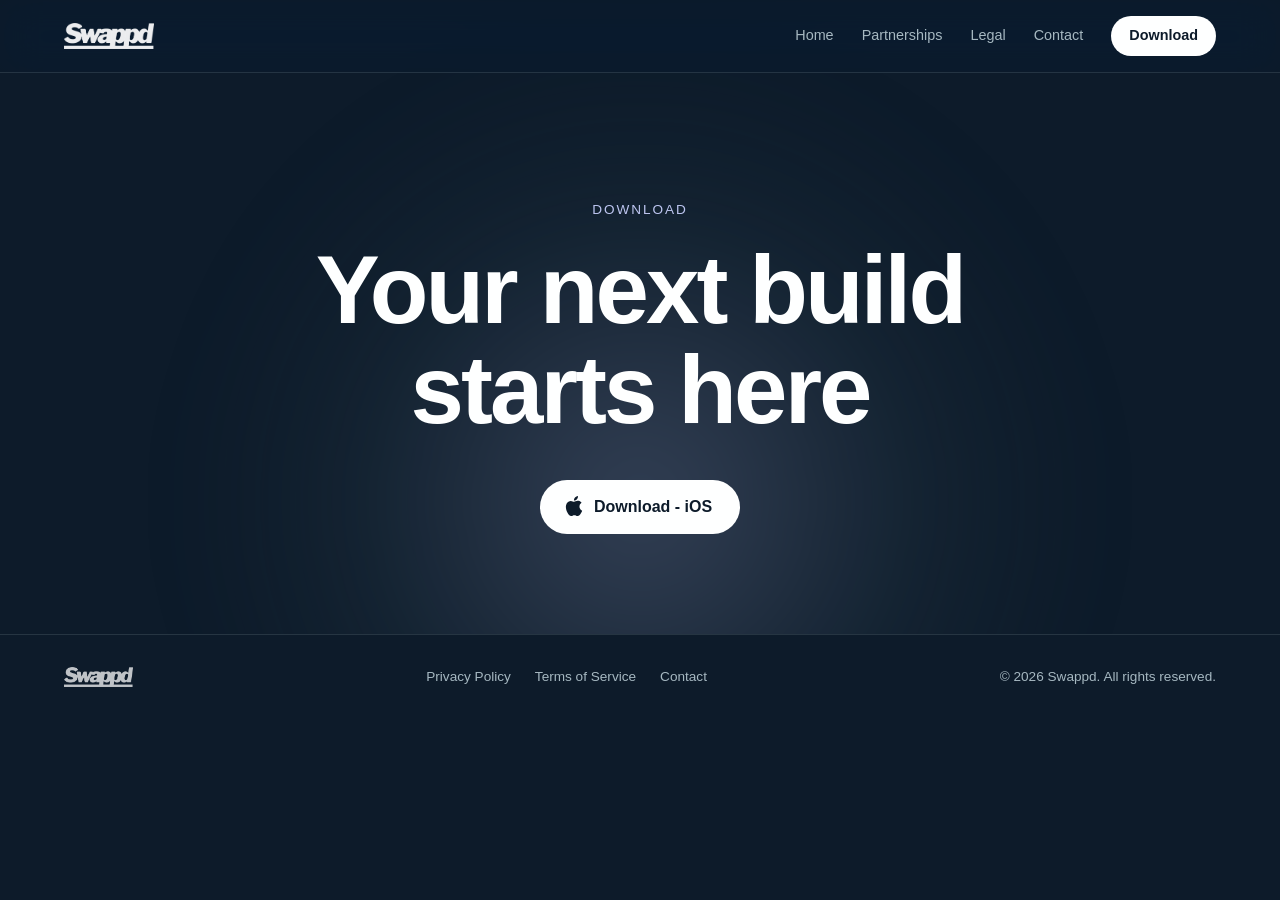
==== download/index.html @ 33e18cb2 "fixing webpage and setup for github pages" ====
<!doctype html>
<html lang="en">
<head>
  <meta charset="utf-8">
  <meta name="viewport" content="width=device-width, initial-scale=1">
  <title>Swappd - Download</title>
  <meta name="description" content="Download Swappd for iPhone.">
  <meta name="theme-color" content="#0D1B2A">
  <link rel="icon" href="../assets/logo-white.png">
  <link rel="stylesheet" href="../styles.css">
</head>
<body>

  <header class="nav">
    <a href="../index.html" class="nav__brand" aria-label="Swappd home">
      <img src="../assets/logo-white.png" alt="Swappd">
    </a>
    <nav class="nav__links" aria-label="Primary">
      <a href="../index.html">Home</a>
      <a href="../partnerships/index.html">Partnerships</a>
      <a href="../legal/privacy_policy/index.html">Legal</a>
      <a href="../legal/contact-us/index.html">Contact</a>
      <a href="../download/index.html" class="btn btn--small" aria-current="page">Download</a>
    </nav>
  </header>

  <main>
    <section class="page-hero">
      <div class="hero__glow" aria-hidden="true"></div>
      <div class="reveal page-hero__copy">
        <p class="eyebrow">Download</p>
        <h1>Your next build starts here</h1>
        <div class="hero__cta">
          <a href="https://apps.apple.com/us/app/swappd-custom-wheels-kits/id6758308353" class="btn btn--store" rel="noopener"><svg viewBox="0 0 24 24" aria-hidden="true"><path fill="currentColor" d="M12.152 6.896c-.948 0-2.415-1.078-3.96-1.04-2.04.027-3.91 1.183-4.961 3.014-2.117 3.675-.546 9.103 1.519 12.09 1.013 1.454 2.208 3.09 3.792 3.039 1.52-.065 2.09-.987 3.935-.987 1.831 0 2.35.987 3.96.948 1.637-.026 2.676-1.48 3.676-2.948 1.156-1.688 1.636-3.325 1.662-3.415-.039-.013-3.182-1.221-3.22-4.857-.026-3.04 2.48-4.494 2.597-4.559-1.429-2.09-3.623-2.324-4.39-2.376-2-.156-3.675 1.09-4.61 1.09zM15.53 3.83c.843-1.012 1.4-2.427 1.245-3.83-1.207.052-2.662.805-3.532 1.818-.78.896-1.454 2.338-1.273 3.714 1.338.104 2.715-.688 3.559-1.701"/></svg>Download - iOS</a>
        </div>
      </div>
    </section>

  </main>

  <footer class="footer">
    <img src="../assets/logo-white.png" alt="Swappd">
    <nav class="footer__links" aria-label="Legal">
      <a href="../legal/privacy_policy/index.html">Privacy Policy</a>
      <a href="../legal/tos/index.html">Terms of Service</a>
      <a href="../legal/contact-us/index.html">Contact</a>
    </nav>
    <p>&copy; 2026 Swappd. All rights reserved.</p>
  </footer>

  <script src="../main.js"></script>
</body>
</html>
---- styles.css ----
/* Palette pulled from the app's Primary Colors asset catalog */
:root {
  --bg: #0D1B2A;          /* backgroundDarkBlack (dark) */
  --bg-raised: #14283A;
  --slate: #2E424F;       /* backgroundPrimary (dark) */
  --nardo: #A6B8C1;       /* nardoGray */
  --accent: #BDC5F0;      /* backgroundPrimary (default) */
  --text: #FEFFFF;        /* fontPrimary (dark) */
  --text-dim: #A6B8C1;
  --line: rgba(166, 184, 193, 0.16);
  --gutter: clamp(20px, 5vw, 64px);
  --max: 1120px;
  --ease: cubic-bezier(0.22, 1, 0.36, 1);
}

*, *::before, *::after { box-sizing: border-box; }
html { scroll-behavior: smooth; }
body {
  margin: 0;
  background: var(--bg);
  color: var(--text);
  font-family: -apple-system, BlinkMacSystemFont, "SF Pro Display", "Inter", "Helvetica Neue", Arial, sans-serif;
  -webkit-font-smoothing: antialiased;
  line-height: 1.5;
  overflow-x: hidden;
}
img { max-width: 100%; display: block; }
a { color: inherit; text-decoration: none; }

h1, h2, h3 { margin: 0; letter-spacing: -0.03em; line-height: 1.04; font-weight: 700; }
h1 { font-size: clamp(2.8rem, 8vw, 6rem); }
h2 { font-size: clamp(2rem, 5vw, 3.6rem); }
h3 { font-size: clamp(1.8rem, 3.6vw, 2.8rem); }
p { margin: 0; }

.eyebrow {
  font-size: 0.85rem;
  letter-spacing: 0.14em;
  text-transform: uppercase;
  color: var(--accent);
  margin-bottom: 20px;
}
.lede {
  font-size: clamp(1.05rem, 2vw, 1.3rem);
  color: var(--text-dim);
  max-width: 34em;
}

/* Buttons */
.btn {
  display: inline-block;
  padding: 15px 28px;
  border-radius: 999px;
  background: var(--text);
  color: var(--bg);
  font-weight: 600;
  font-size: 1rem;
  transition: transform 0.3s var(--ease), background 0.3s;
}
.btn:hover { transform: translateY(-2px); background: var(--accent); }
.btn--ghost { background: transparent; color: var(--text); box-shadow: inset 0 0 0 1px var(--line); }
.btn--ghost:hover { background: rgba(255, 255, 255, 0.06); }
.btn--small { padding: 9px 18px; font-size: 0.9rem; }

/* Nav */
.nav {
  position: fixed;
  inset: 0 0 auto 0;
  z-index: 10;
  display: flex;
  align-items: center;
  justify-content: space-between;
  padding: 16px var(--gutter);
  background: rgba(13, 27, 42, 0.72);
  backdrop-filter: saturate(180%) blur(20px);
  -webkit-backdrop-filter: saturate(180%) blur(20px);
  border-bottom: 1px solid var(--line);
}
.nav__brand img { height: 26px; width: auto; }
.nav__links { display: flex; align-items: center; gap: 28px; font-size: 0.9rem; color: var(--text-dim); }
.nav__links a:not(.btn):hover { color: var(--text); }
.nav__links .btn { color: var(--bg); }
.nav__links a[aria-current="page"]:not(.btn) { color: var(--text); }

/* Hero */
.hero__glow {
  position: absolute;
  top: 8%;
  left: 50%;
  width: min(900px, 120vw);
  aspect-ratio: 1;
  transform: translateX(-50%);
  background: radial-gradient(circle, rgba(189, 197, 240, 0.22), rgba(46, 66, 79, 0.18) 45%, transparent 70%);
  filter: blur(40px);
  pointer-events: none;
}
.hero__cta { display: flex; flex-wrap: wrap; gap: 14px; margin-top: 40px; }
.hero {
  position: relative;
  min-height: 100vh;
  min-height: 100svh;
  display: flex;
  align-items: center;
  justify-content: flex-end;
  padding: 120px var(--gutter) 80px;
  background:
    linear-gradient(90deg, rgba(13, 27, 42, 0) 25%, rgba(13, 27, 42, 0.6) 52%, rgba(13, 27, 42, 0.92) 78%),
    linear-gradient(180deg, rgba(13, 27, 42, 0.35) 0%, rgba(13, 27, 42, 0) 25%, rgba(13, 27, 42, 0) 75%, var(--bg) 100%),
    url("assets/hero-porsche.jpg") 22% center / cover no-repeat;
}
.hero__copy { width: min(540px, 100%); margin-right: clamp(0px, 4vw, 60px); text-align: left; }
.hero__copy h1 { font-size: clamp(2.8rem, 6vw, 5rem); }
.hero__copy .lede { margin-top: 28px; }

/* Phone frame */
.phone {
  position: relative;
  width: min(300px, 74vw);
  aspect-ratio: 9 / 19.5;
  border-radius: 44px;
  background: linear-gradient(160deg, var(--slate), var(--bg-raised));
  box-shadow:
    0 0 0 8px #050c14,
    0 0 0 9px rgba(166, 184, 193, 0.28),
    0 50px 100px -20px rgba(0, 0, 0, 0.7);
  overflow: hidden;
  display: flex;
  align-items: center;
  justify-content: center;
}
.phone::before { /* dynamic island */
  content: "";
  position: absolute;
  top: 12px;
  left: 50%;
  width: 28%;
  height: 24px;
  transform: translateX(-50%);
  background: #050c14;
  border-radius: 999px;
  z-index: 2;
}
.phone video, .phone img { position: absolute; inset: 0; width: 100%; height: 100%; object-fit: cover; }
.phone__label { font-size: 0.85rem; letter-spacing: 0.04em; color: var(--text-dim); }
.phone:not(.phone--hero):not(.phone--img):not(.has-video)::after { /* play glyph placeholder */
  content: "";
  position: absolute;
  top: 50%; left: 50%;
  width: 64px; height: 64px;
  margin: -64px 0 0 -32px;
  border-radius: 50%;
  background: rgba(255, 255, 255, 0.08)
    url("data:image/svg+xml,%3Csvg xmlns='http://www.w3.org/2000/svg' viewBox='0 0 24 24' fill='%23FEFFFF'%3E%3Cpath d='M9 7l9 5-9 5z'/%3E%3C/svg%3E") center / 28px no-repeat;
  box-shadow: inset 0 0 0 1px var(--line);
}
.phone:not(.phone--hero):not(.phone--img):not(.has-video) .phone__label { margin-top: 56px; }

/* Statement */
.statement {
  padding: 140px var(--gutter) 100px;
  text-align: center;
  max-width: 980px;
  margin: 0 auto;
  font-size: clamp(1.8rem, 4.6vw, 3.4rem);
  font-weight: 700;
  letter-spacing: -0.03em;
  line-height: 1.12;
}
.statement span { color: var(--nardo); }

/* How it works */
.how { padding: 0 var(--gutter) 80px; max-width: var(--max); margin: 0 auto; }
.how__head { text-align: center; margin-bottom: 56px; }
.step {
  display: grid;
  grid-template-columns: 1fr 1fr;
  align-items: center;
  gap: clamp(32px, 8vw, 120px);
  padding: 36px 0;
}
.step__num { display: block; font-size: 0.9rem; letter-spacing: 0.14em; color: var(--accent); margin-bottom: 20px; }
.step__copy p { margin-top: 22px; font-size: clamp(1.05rem, 1.8vw, 1.25rem); color: var(--text-dim); max-width: 26em; }
.step__media { display: flex; justify-content: center; }

/* left-aligned: text left, video right. right-aligned: swap sides and align text right */
.step--left .step__copy { grid-column: 1; text-align: left; }
.step--left .step__media { grid-column: 2; }
.step--right .step__copy { grid-column: 2; grid-row: 1; text-align: right; justify-self: end; }
.step--right .step__copy p { margin-left: auto; }
.step--right .step__media { grid-column: 1; grid-row: 1; }

/* stagger: step 2 rises so its frame overlaps step 1's, phones pulled toward the centre */
.step--left .step__media { justify-content: flex-start; }
.step--right .step__media { justify-content: flex-end; position: relative; z-index: 1; }
.step--right { margin-top: -220px; }
.step--left .step__copy { position: relative; top: -90px; }

/* Custom finishes */
.finishes { padding: 50px var(--gutter); background: linear-gradient(180deg, transparent, rgba(46, 66, 79, 0.28) 50%, transparent); }
.finishes__inner {
  max-width: var(--max); margin: 0 auto;
  display: grid; grid-template-columns: 1fr 1fr; align-items: center;
  gap: clamp(32px, 8vw, 120px);
}
.finishes__media { display: flex; justify-content: center; }
.finishes__media--pair { gap: clamp(14px, 2.4vw, 28px); align-items: flex-start; }
.finishes__media--pair .phone { width: min(230px, 40vw); border-radius: 36px; box-shadow: 0 0 0 6px #050c14, 0 0 0 7px rgba(166, 184, 193, 0.28), 0 40px 80px -20px rgba(0, 0, 0, 0.7); }
.finishes__media--pair .phone::before { height: 20px; top: 10px; }
.phone--img { aspect-ratio: 9 / 19.5; }
.phone--img img { object-fit: contain; background: var(--bg); }
.finishes__media--pair .phone + .phone { margin-top: 64px; }
.finishes__copy .lede { margin-top: 24px; }

/* Inner pages */
.page-hero { position: relative; padding: 200px var(--gutter) 100px; text-align: center; overflow: hidden; }
.page-hero__copy { position: relative; max-width: 820px; margin: 0 auto; display: flex; flex-direction: column; align-items: center; }
.page-hero__copy .lede { margin-top: 28px; }
.fine { margin-top: 18px; font-size: 0.85rem; color: var(--text-dim); }
.reqs { padding: 40px var(--gutter) 160px; }
.reqs__grid { max-width: var(--max); margin: 0 auto; display: grid; grid-template-columns: repeat(3, 1fr); gap: 24px; }
.reqs__grid > div { padding: 32px; border-radius: 24px; background: var(--bg-raised); box-shadow: inset 0 0 0 1px var(--line); }
.reqs__grid h3 { font-size: 1.4rem; }
.reqs__grid p { margin-top: 12px; color: var(--text-dim); }

.pricing { padding: 0 var(--gutter) 140px; }
.pricing__list { max-width: 1160px; margin: 0 auto; display: flex; flex-direction: column; gap: 16px; }
.tier {
  position: relative; display: grid; grid-template-columns: minmax(0, 1fr) minmax(0, 1.15fr); align-items: center;
  gap: clamp(28px, 5vw, 72px);
  padding: 48px 0;
}
.tier__head { display: flex; align-items: center; justify-content: space-between; gap: 8px; min-height: 28px; }
.tier__pill { padding: 5px 12px; border-radius: 999px; font-size: 0.72rem; letter-spacing: 0.1em; text-transform: uppercase; color: var(--text-dim); background: rgba(255, 255, 255, 0.05); box-shadow: inset 0 0 0 1px var(--line); }
.tier__badge { padding: 5px 12px; border-radius: 999px; font-size: 0.72rem; font-weight: 600; letter-spacing: 0.06em; text-transform: uppercase; color: var(--bg); background: var(--accent); }
.tier h3 { margin-top: 14px; font-size: clamp(1.5rem, 2.4vw, 1.9rem); letter-spacing: -0.015em; line-height: 1.2; font-weight: 600; }
.tier__desc { margin-top: 14px; color: var(--text-dim); font-size: 1rem; }
.tier__list { list-style: none; margin: 0; padding: 0 0 0 clamp(28px, 4vw, 56px); border-left: 1px solid var(--line); display: flex; flex-direction: column; gap: 14px; }
.tier__list li { display: flex; gap: 12px; align-items: flex-start; font-size: 0.92rem; line-height: 1.4; }
.tier__list svg { flex: none; width: 18px; height: 18px; padding: 3px; margin-top: 1px; border-radius: 50%; color: var(--accent); background: rgba(189, 197, 240, 0.14); }
.pricing__cta { text-align: center; margin-top: 120px; }
.pricing__cta .lede { margin: 20px auto 36px; }

/* Download */
.download {
  position: relative;
  padding: 160px var(--gutter);
  text-align: center;
  background: radial-gradient(ellipse at 50% 100%, rgba(189, 197, 240, 0.16), transparent 60%);
  border-top: 1px solid var(--line);
}
.download .lede { margin: 20px auto 40px; }

/* Footer */
.footer {
  display: flex;
  align-items: center;
  justify-content: space-between;
  gap: 16px;
  flex-wrap: wrap;
  padding: 32px var(--gutter);
  border-top: 1px solid var(--line);
  font-size: 0.85rem;
  color: var(--text-dim);
}
.footer img { height: 20px; width: auto; opacity: 0.8; }

/* Scroll reveal */
.reveal { opacity: 0; transform: translateY(40px); transition: opacity 1s var(--ease), transform 1s var(--ease); }
.reveal.is-in { opacity: 1; transform: none; }
.step__media.reveal { transition-delay: 0.12s; }

@media (max-width: 760px) {
  .nav__links { gap: 18px; }
  .step { grid-template-columns: 1fr; gap: 36px; padding: 36px 0; }
  .step--right { margin-top: 0; }
  .step--left .step__copy { top: 0; }
  .step--left .step__media, .step--right .step__media { justify-content: center; }
  .step .step__copy, .step .step__media { grid-column: 1 !important; grid-row: auto !important; text-align: left !important; justify-self: stretch !important; }
  .step--right .step__copy p { margin-left: 0; }
  .how__head { margin-bottom: 32px; }
  .finishes__inner { grid-template-columns: 1fr; }
  .finishes__media { order: 2; }
  .reqs__grid { grid-template-columns: 1fr; }
  .tier { grid-template-columns: 1fr; gap: 28px; padding: 32px 24px; }
  .tier__list { padding: 24px 0 0; border-left: 0; border-top: 1px solid var(--line); }
  .page-hero { padding-top: 150px; }
  .statement { padding: 100px var(--gutter) 70px; }
  .hero {
    align-items: flex-end; justify-content: flex-start; padding-top: 38vh;
    background:
      linear-gradient(180deg, rgba(13, 27, 42, 0.3) 0%, rgba(13, 27, 42, 0) 20%, rgba(13, 27, 42, 0.55) 45%, var(--bg) 70%),
      url("assets/hero-porsche.jpg") 30% top / auto 62vh no-repeat, var(--bg);
  }
  .hero__copy { margin-right: 0; }
  .footer { flex-direction: column; gap: 14px; }
}

@media (prefers-reduced-motion: reduce) {
  html { scroll-behavior: auto; }
  .reveal { opacity: 1; transform: none; transition: none; }
  .btn { transition: none; }
}


/* Waitlist */
.sr-only { position: absolute; width: 1px; height: 1px; overflow: hidden; clip: rect(0 0 0 0); white-space: nowrap; }
.waitlist { padding: 0 var(--gutter) 140px; }
.waitlist__card {
  max-width: 760px; margin: 0 auto; padding: 56px 40px; text-align: center;
  border-radius: 28px; background: linear-gradient(170deg, #1d3248, var(--bg-raised));
  box-shadow: inset 0 0 0 1px rgba(189, 197, 240, 0.28);
  display: flex; flex-direction: column; align-items: center;
}
.waitlist__card .lede { margin-top: 18px; }
.waitlist__form { display: flex; gap: 12px; width: 100%; max-width: 480px; margin-top: 36px; }
.waitlist__form input {
  flex: 1; min-width: 0; padding: 15px 22px; border-radius: 999px; border: 0;
  background: rgba(255, 255, 255, 0.06); color: var(--text); font: inherit; font-size: 1rem;
  box-shadow: inset 0 0 0 1px var(--line);
}
.waitlist__form input::placeholder { color: var(--text-dim); }
.waitlist__form input:focus { outline: 2px solid var(--accent); outline-offset: 2px; }
.waitlist__form .btn { border: 0; cursor: pointer; font-family: inherit; white-space: nowrap; }
@media (max-width: 560px) {
  .waitlist__card { padding: 40px 24px; }
  .waitlist__form { flex-direction: column; }
}

/* Partnerships hero: photo with text overlay, text on the right */
.page-hero--image {
  min-height: 85vh; min-height: 85svh;
  display: flex; align-items: center; justify-content: flex-end;
  padding: 120px var(--gutter) 80px; text-align: left;
  background:
    linear-gradient(90deg, rgba(13, 27, 42, 0) 28%, rgba(13, 27, 42, 0.62) 55%, rgba(13, 27, 42, 0.93) 80%),
    linear-gradient(180deg, rgba(13, 27, 42, 0.4) 0%, rgba(13, 27, 42, 0) 25%, rgba(13, 27, 42, 0) 70%, var(--bg) 100%),
    url("assets/partnerships-hero-web.jpg") 20% 40% / cover no-repeat;
}
.page-hero--image .page-hero__copy { width: min(540px, 100%); margin: 0 clamp(0px, 4vw, 60px) 0 0; align-items: flex-start; }
.page-hero--image h1 { font-size: clamp(2.6rem, 5.4vw, 4.4rem); }
@media (max-width: 760px) {
  .page-hero--image {
    align-items: flex-end; justify-content: flex-start; padding-top: 38vh;
    background:
      linear-gradient(180deg, rgba(13, 27, 42, 0.3) 0%, rgba(13, 27, 42, 0) 20%, rgba(13, 27, 42, 0.55) 45%, var(--bg) 70%),
      url("assets/partnerships-hero-web.jpg") 30% top / auto 62vh no-repeat, var(--bg);
  }
  .page-hero--image .page-hero__copy { margin: 0; }
}

/* Tiers with an image: text and checklist stacked on one side, image on the other */
.tier--media { grid-template-columns: minmax(0, 1fr) minmax(0, 1fr); align-items: stretch; }
.tier--media .tier__body { display: flex; flex-direction: column; justify-content: center; gap: 32px; }
.tier--media .tier__list { padding: 28px 0 0; border-left: 0; border-top: 1px solid var(--line); }
.tier__media { display: flex; align-items: center; justify-content: center; }
.tier__media img { width: 100%; height: auto; display: block; border-radius: 18px; box-shadow: 0 30px 60px -24px rgba(0, 0, 0, 0.7), 0 0 0 1px var(--line); }
.tier__media--tall { align-items: flex-start; }
.tier__media--tall img {
  height: 560px; object-fit: cover; object-position: top;
  -webkit-mask-image: linear-gradient(180deg, #000 70%, transparent);
  mask-image: linear-gradient(180deg, #000 70%, transparent);
  box-shadow: 0 0 0 1px var(--line);
}
.tier--flip .tier__media { order: -1; }
@media (max-width: 760px) {
  .tier--media { grid-template-columns: 1fr; }
  .tier--flip .tier__media { order: 0; }
  .tier__media--tall img { height: 380px; }
}

/* Small numbered headers, matching the home page steps */
.tier__num { display: block; font-size: 0.9rem; letter-spacing: 0.14em; text-transform: uppercase; color: var(--accent); }
.tier__num span { margin-left: 12px; color: var(--text-dim); letter-spacing: 0.1em; }
.tier__num span::before { content: "\00B7"; margin-right: 12px; }

/* Cardless tiers: give the image the bigger share of the row */
.tier--media { grid-template-columns: minmax(0, 0.8fr) minmax(0, 1.2fr); }
.tier--media.tier--flip { grid-template-columns: minmax(0, 1.2fr) minmax(0, 0.8fr); }
.tier--media .tier__body { gap: 28px; }
@media (max-width: 760px) {
  .tier { padding: 36px 0; }
  .tier--media, .tier--media.tier--flip { grid-template-columns: 1fr; }
}

/* Dividers between tiers */
.tier + .tier { border-top: 1px solid var(--line); }

/* Section header above the tiers */
.pricing__head { max-width: 760px; margin: 0 auto; padding: 40px 0 24px; text-align: center; display: flex; flex-direction: column; align-items: center; }
.pricing__head .lede { margin-top: 22px; }

/* Storefront tier: two full app screens side by side */
.tier__media--pair { gap: clamp(14px, 2.4vw, 28px); align-items: flex-start; }
.tier__media--pair .phone { width: min(250px, 42%); border-radius: 36px; box-shadow: 0 0 0 6px #050c14, 0 0 0 7px rgba(166, 184, 193, 0.28), 0 40px 80px -20px rgba(0, 0, 0, 0.7); }
.tier__media--pair .phone + .phone { margin-top: 64px; }
.phone--full::before { display: none; }
.phone--full { aspect-ratio: auto; display: block; }
.phone--full img { position: static; height: auto; object-fit: fill; display: block; background: none; }
@media (max-width: 760px) { .tier__media--pair .phone { width: min(200px, 44%); } }

/* "Ideal for" line under each tier's checklist */
.tier__ideal { font-size: 0.95rem; line-height: 1.5; color: var(--text-dim); }
.tier__ideal strong { color: var(--accent); font-weight: 600; text-decoration: underline; text-underline-offset: 3px; text-decoration-thickness: 1px; }

/* Footer legal links */
.footer__links { display: flex; gap: 24px; }
.footer__links a:hover { color: var(--text); }

/* Legal pages */
.legal h1 { font-size: clamp(2.2rem, 5vw, 3.4rem); }
.legal__updated { margin-top: 14px; color: var(--text-dim); font-size: 0.95rem; }
.legal__body { margin-top: 48px; color: var(--text-dim); font-size: 1.05rem; line-height: 1.75; }
.legal__body h2 { margin: 48px 0 14px; font-size: 1.5rem; letter-spacing: -0.02em; color: var(--text); }
.legal__body h3 { margin: 32px 0 10px; font-size: 1.15rem; letter-spacing: -0.01em; color: var(--text); }
.legal__body p + p, .legal__body ul, .legal__body ol { margin-top: 16px; }
.legal__body ul, .legal__body ol { padding-left: 1.4em; }
.legal__body li + li { margin-top: 8px; }
.legal__body a { color: var(--accent); text-decoration: underline; text-underline-offset: 3px; }
.legal__todo { padding: 20px 24px; border-radius: 16px; border: 1px dashed var(--line); }

/* Waitlist consent */
.waitlist__consent { margin-top: 16px; font-size: 0.85rem; color: var(--text-dim); }
.waitlist__consent a { text-decoration: underline; text-underline-offset: 3px; }
.waitlist__consent a:hover { color: var(--text); }

/* Narrow phones: the logo already links home, so drop "Home" to keep the header on one line */
@media (max-width: 560px) {
  .nav { padding-left: 16px; padding-right: 16px; }
  .nav__links { gap: 12px; font-size: 0.85rem; }
  .nav__links a[href$="index.html"]:not(.btn),
  .nav__links a[href*="legal/privacy_policy"] { display: none; } /* logo links home; Legal stays in the footer */
}

/* Imported policy text */
.legal__body p, .legal__body ul, .legal__body ol { margin-top: 16px; }
.legal__body h2 + p, .legal__body h2 + ul, .legal__body h3 + p, .legal__body h3 + ul { margin-top: 0; }
.legal__body strong { color: var(--text); font-weight: 600; }
.legal__section { scroll-margin-top: 100px; }
.legal__section:first-of-type h2 { margin-top: 0; }
.legal__toc { padding: 28px 32px; border-radius: 20px; background: var(--bg-raised); box-shadow: inset 0 0 0 1px var(--line); }
.legal__toc h2 { margin: 0 0 14px; font-size: 1.1rem; }
.legal__toc ol { margin: 0; padding-left: 1.4em; columns: 2; column-gap: 40px; font-size: 0.95rem; line-height: 1.5; }
.legal__toc li { break-inside: avoid; margin-top: 6px; }
.legal__toc a { color: var(--text-dim); text-decoration: none; }
.legal__toc a:hover { color: var(--accent); }
.legal__contact { margin-top: 18px; padding: 20px 24px; border-radius: 16px; background: rgba(255, 255, 255, 0.04); box-shadow: inset 0 0 0 1px var(--line); }
.legal__contact p { margin-top: 6px; }
.legal__contact p:first-child { margin-top: 0; }
@media (max-width: 760px) { .legal__toc ol { columns: 1; } }

/* Legal layout: sticky sidebar (documents + sections) beside the text */
.legal { max-width: 1120px; margin: 0 auto; padding: 140px var(--gutter) 120px; display: grid; grid-template-columns: 250px minmax(0, 1fr); gap: 72px; align-items: start; }
.legal__main { max-width: 720px; min-width: 0; }
.legal__side { position: sticky; top: 100px; max-height: calc(100vh - 120px); overflow-y: auto; padding-right: 8px; scrollbar-width: thin; }
.legal__side ul, .legal__side ol { list-style: none; margin: 0; padding: 0; }
.legal__side-label { margin-bottom: 18px; font-size: 0.75rem; letter-spacing: 0.14em; text-transform: uppercase; color: var(--accent); }
.legal__doc { display: block; padding: 8px 0; font-size: 1rem; font-weight: 600; color: var(--text-dim); transition: color 0.2s; }
.legal__doc:hover { color: var(--text); }
.legal__doc[aria-current="page"] { color: var(--text); }
.legal__sections { margin: 6px 0 18px 4px; border-left: 1px solid var(--line); }
.legal__sections a { display: block; margin-left: -1px; padding: 5px 0 5px 14px; border-left: 1px solid transparent; font-size: 0.85rem; line-height: 1.4; color: var(--text-dim); transition: color 0.2s, border-color 0.2s; }
.legal__sections a:hover { color: var(--text); }
.legal__sections a.is-active { color: var(--accent); border-left-color: var(--accent); }
.legal__toc { display: none; }
.legal__side .legal__sections { counter-reset: sec; }
@media (max-width: 960px) {
  .legal { grid-template-columns: 1fr; gap: 32px; padding-top: 120px; }
  .legal__side { position: static; max-height: none; overflow: visible; }
  .legal__side-label, .legal__sections { display: none; }
  .legal__side ul { display: flex; gap: 24px; border-bottom: 1px solid var(--line); }
  .legal__doc { padding: 10px 0; margin-bottom: -1px; border-bottom: 2px solid transparent; }
  .legal__doc[aria-current="page"] { border-bottom-color: var(--accent); }
  .legal__toc { display: block; }
}

/* Contact page */
.contact { max-width: 640px; margin: 0 auto; padding: 150px var(--gutter) 120px; }
.contact__head { text-align: center; margin-bottom: 48px; display: flex; flex-direction: column; align-items: center; }
.contact__head .lede { margin-top: 18px; }
.contact__card { padding: 36px; border-radius: 28px; background: var(--bg-raised); box-shadow: inset 0 0 0 1px var(--line); }
.field { display: flex; flex-direction: column; gap: 8px; margin-bottom: 20px; }
.field label { font-size: 0.85rem; font-weight: 500; color: var(--text-dim); }
.field input, .field select, .field textarea {
  width: 100%; padding: 14px 16px; border: 0; border-radius: 14px; font: inherit; font-size: 1rem; color: var(--text);
  background: rgba(255, 255, 255, 0.05); box-shadow: inset 0 0 0 1px var(--line);
}
.field select { appearance: none; background-image: url("data:image/svg+xml,%3Csvg xmlns='http://www.w3.org/2000/svg' viewBox='0 0 20 20' fill='none' stroke='%23A6B8C1' stroke-width='2' stroke-linecap='round' stroke-linejoin='round'%3E%3Cpath d='M5 8l5 5 5-5'/%3E%3C/svg%3E"); background-repeat: no-repeat; background-position: right 14px center; background-size: 18px; padding-right: 44px; }
.field select option { background: var(--bg-raised); color: var(--text); }
.field textarea { min-height: 140px; resize: vertical; }
.field input::placeholder, .field textarea::placeholder { color: rgba(166, 184, 193, 0.6); }
.field input:focus, .field select:focus, .field textarea:focus { outline: 2px solid var(--accent); outline-offset: 2px; }
.field-grid { display: grid; grid-template-columns: 1fr 1fr; gap: 16px; }
.parts-request-fields, .wheel-details { display: none; }
.parts-request-fields.is-visible, .wheel-details.is-visible { display: block; }
.parts-request-fields { margin-bottom: 4px; padding: 20px 20px 4px; border-radius: 18px; background: rgba(255, 255, 255, 0.03); box-shadow: inset 0 0 0 1px var(--line); }
.parts-request-title { margin-bottom: 16px; font-size: 0.75rem; letter-spacing: 0.12em; text-transform: uppercase; color: var(--accent); }
#support-submit { width: 100%; margin-top: 8px; border: 0; cursor: pointer; font-family: inherit; }
#support-submit:disabled { opacity: 0.7; cursor: default; transform: none; }
.contact__backup { margin-top: 24px; text-align: center; font-size: 0.9rem; color: var(--text-dim); }
.contact__backup a { color: var(--text); text-decoration: underline; text-underline-offset: 3px; }
@media (max-width: 560px) { .contact__card { padding: 24px 20px; } .field-grid { grid-template-columns: 1fr; gap: 0; } }
.contact__head h1 { font-size: clamp(2.4rem, 5vw, 3.6rem); }

.pricing__cta { display: flex; flex-direction: column; align-items: center; }

/* App Store button with Apple logo */
.btn--store { display: inline-flex; align-items: center; gap: 10px; padding-left: 24px; }
.btn--store svg { width: 20px; height: 20px; margin-top: -2px; }

/* Android waitlist: no card, a divider separates it from the download hero */
.waitlist__card { background: none; box-shadow: none; border-radius: 0; padding: 72px 0 0; border-top: 1px solid var(--line); }
@media (max-width: 560px) { .waitlist__card { padding: 56px 0 0; } }

/* a little more room between each checklist and its "Ideal for" line */
.tier__ideal { margin-top: 16px; }
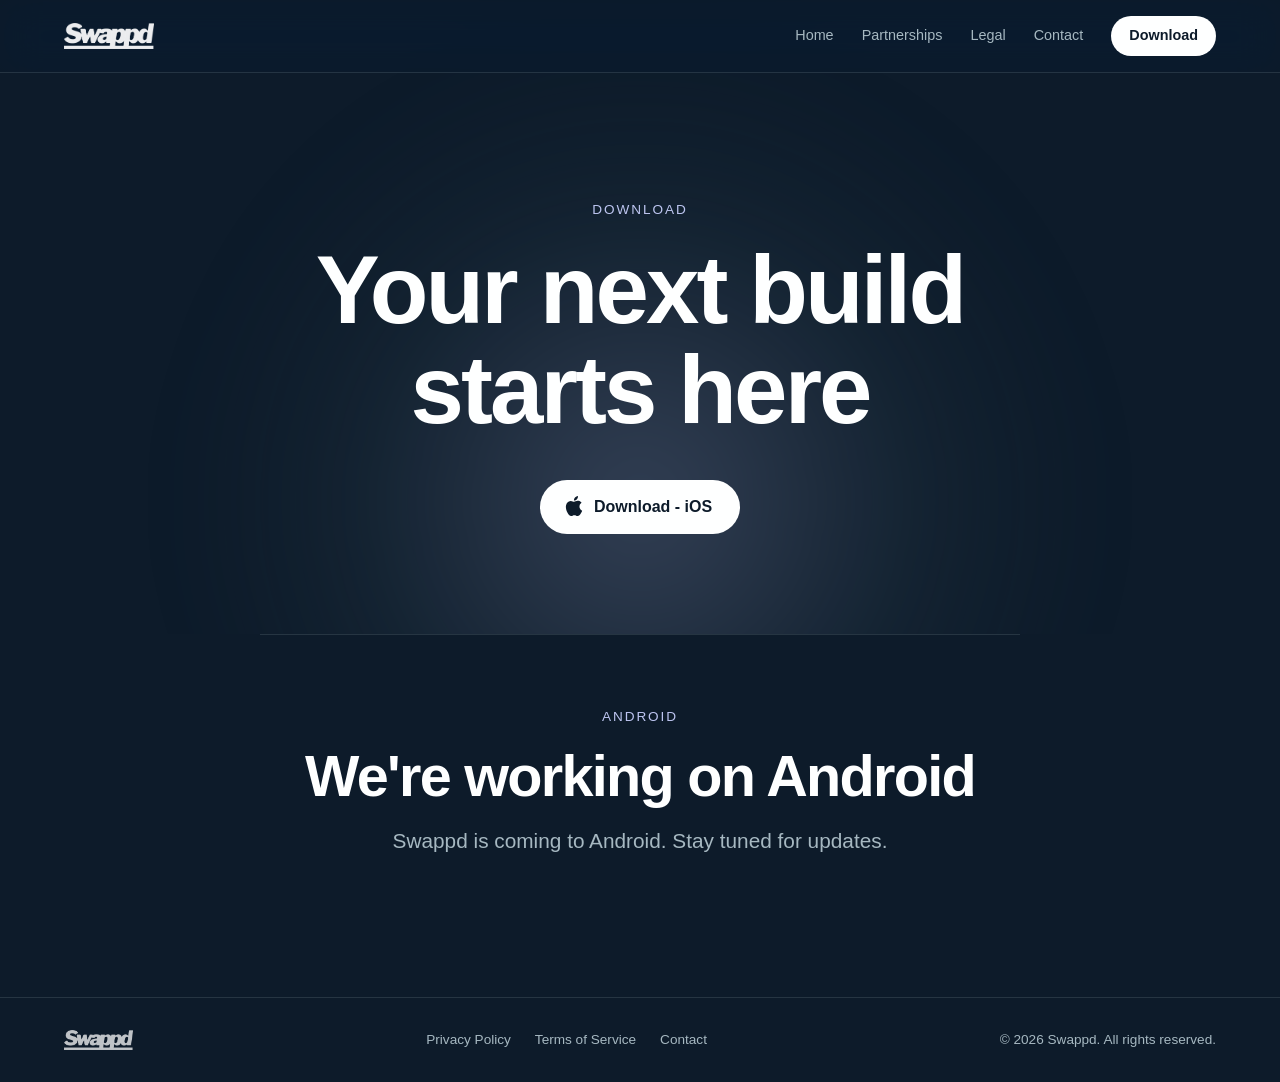
==== commit f759a530: "working on android section in download" ====
--- a/download/index.html
+++ b/download/index.html
@@ -36,6 +36,14 @@
       </div>
     </section>
 
+    <section class="waitlist">
+      <div class="waitlist__card reveal">
+        <p class="eyebrow">Android</p>
+        <h2>We're working on Android</h2>
+        <p class="lede">Swappd is coming to Android. Stay tuned for updates.</p>
+      </div>
+    </section>
+
   </main>
 
   <footer class="footer">
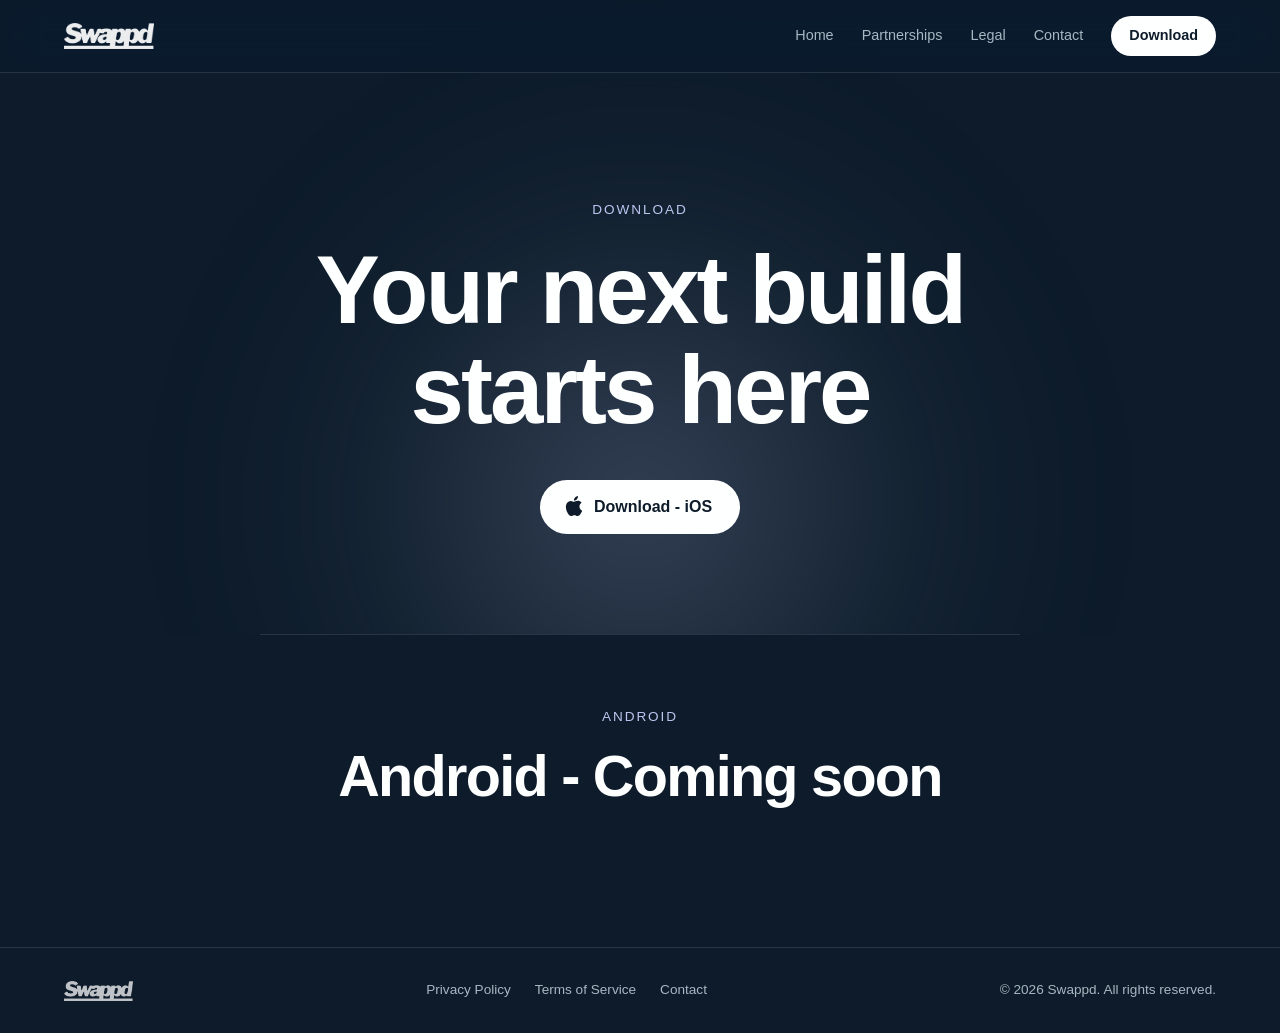
==== commit 2890d151: "minor copy tweak for android download" ====
--- a/download/index.html
+++ b/download/index.html
@@ -39,8 +39,7 @@
     <section class="waitlist">
       <div class="waitlist__card reveal">
         <p class="eyebrow">Android</p>
-        <h2>We're working on Android</h2>
-        <p class="lede">Swappd is coming to Android. Stay tuned for updates.</p>
+        <h2>Android - Coming soon</h2>
       </div>
     </section>
 
